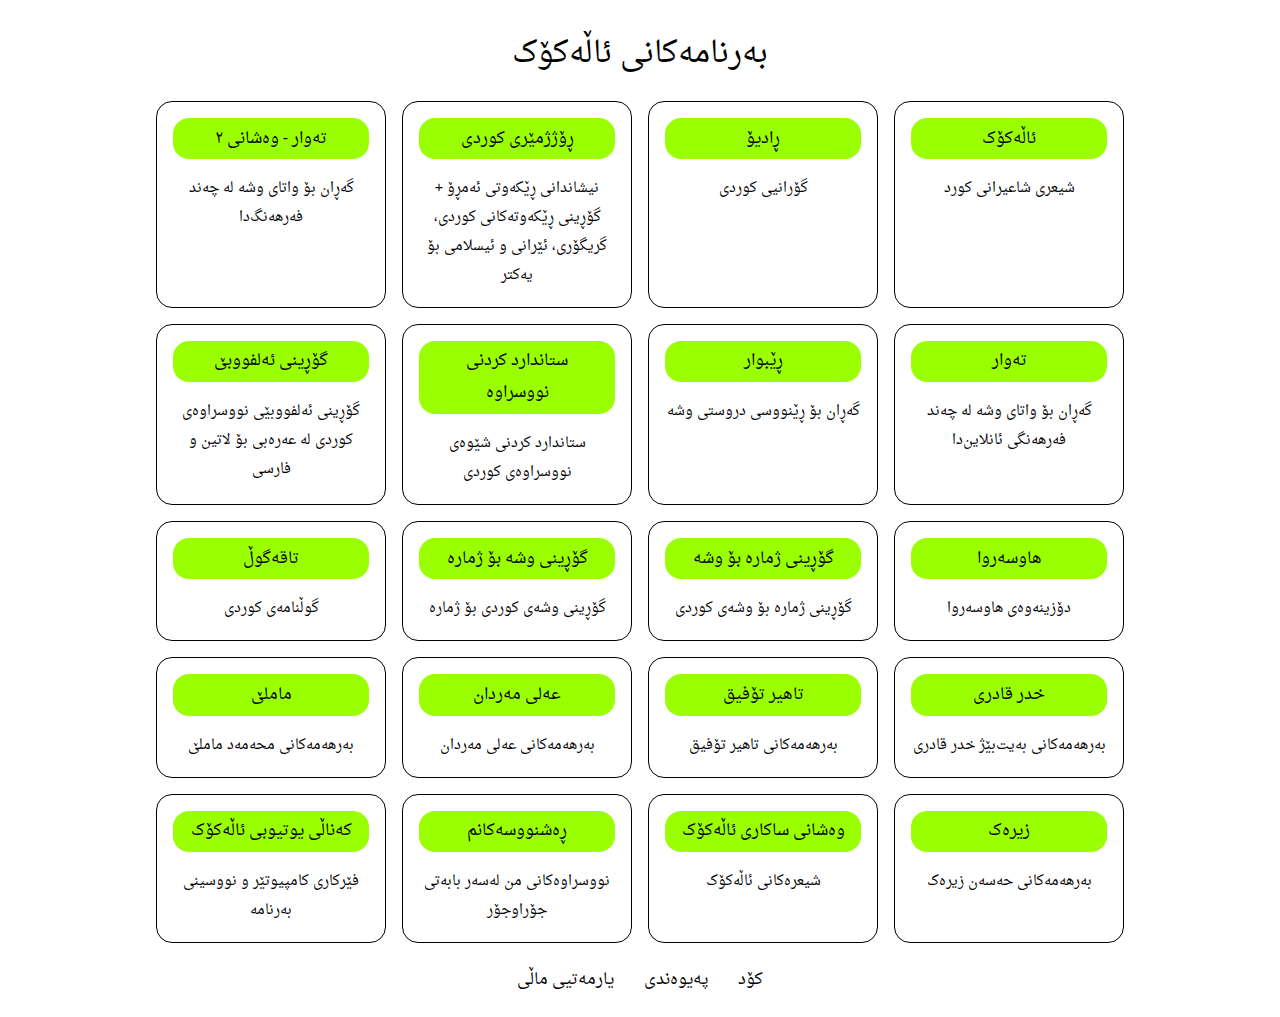
==== index.html @ 2b9d2d79 "src/frontend/style/images/1.png: Update logo src/frontend/style/images/2.png: Another version for Ap" ====
<!DOCTYPE html>
<html dir="rtl" lang="ckb">
	<head>
		<title>
			بەرنامەکانی ئاڵەکۆک
		</title>

		<!-- Metadata information -->
		<meta charset="utf-8">
		<meta name="viewport" content="width=device-width">
		<meta name="description" content="بەرنامەکانی ئاڵەکۆک بۆ کوردزمانەکان">
		<meta name="keywords" content="ئاڵەکۆک,بەرنامەی کوردی,کوردستان">

		<!-- Google webmaster tools verification -->
		<meta name="google-site-verification"
		      content="UVQsQ38WiVTYYDrHWsUzN417TDEYDatv6mci-exP0JM">

		<!-- Logo -->
		<meta content="src/frontend/style/images/1.png"
		      itemprop="image">
		<link rel="apple-touch-icon"
		      href="src/frontend/style/images/2.png">

		<!-- Manifest -->
		<link rel="manifest"
		      href="src/frontend/style/images/site.webmanifest">

		<!-- Source code repository -->
		<meta name="source-code"
		      content="https://github.com/allekok/allekok.github.io">

		<script>
	if('serviceWorker' in navigator)
		navigator.serviceWorker.register('/service-worker.js', {scope: '/'}); </script>
		<style>
@font-face {
	font-family:'kurd';
	font-display:swap;
	font-style:normal;
	font-weight:400;
	src:url('src/frontend/style/DroidNaskh-Regular.woff2') format('woff2');
}
:root {
	--back:#FFFFFF;
	--fore:#000000;
	--spec:#9AFF00;
	--dark:#00AA00;
}
* {
	box-sizing:border-box;
	font-family:'kurd', Arial;
	font-size:inherit;
}
h1, h2, p {
	font-weight:normal;
	margin:0;
}
html {
	font-size:13px;
	line-height:2;
}
body {
	background:var(--back);
	color:var(--fore);
	font-size:inherit;
	margin:0;
	text-align:center;
}
a {
	text-decoration:none;
	color:var(--fore);
}
header {
	padding:1.5rem 0 0;
}
header h1 {
	margin:0;
	font-size:1.9rem;
}
footer {
	margin-bottom:1rem;
}
nav {
	font-size:1rem;
}
nav a {
	display:inline-block;
	padding:.3rem;
	margin:0 .5rem;
}
nav a:hover {
	color:var(--dark);
}
#main {
	padding:1rem;
	max-width:1000px;
	margin:auto;
}
ul {
	list-style-type: none;
	margin:0;
	padding:0;
	display:grid;
	gap:1rem;
	grid-template-columns:repeat(auto-fit, minmax(200px, 1fr));
}
li {
	border:1px solid;
	border-radius:1rem;
	padding:1rem;
}
.tool-link:hover {
	opacity:.8;
}
.tool-title {
	background:var(--spec);
	border-radius:1rem;
	padding:.3rem 1rem;
	margin:auto;
}
.tool-desc {
	font-size:.9rem;
	padding-top:1rem;
}
::selection {
	background:var(--dark);
	color:var(--back);
}
::-webkit-scrollbar {
	width:.8rem;
	background:var(--back);
}
::-webkit-scrollbar-thumb {
	background:var(--dark);
	border-radius:1rem;
}
::-webkit-scrollbar-track {
	margin:.1rem 0;
}
@media only screen and (min-width:400px) {
	html {
		font-size:16px;
	}
}
</style>
	</head>
	<body>
		<header>
			<h1>بەرنامەکانی ئاڵەکۆک</h1>
		</header>
		<main id="main">
			<ul><li>
			<div class='tool'>
			<a class='tool-link' href='https://allekok.ir/'>
			<h2 class='tool-title'>
			ئاڵەکۆک
			</h2>
			</a>
			<p class='tool-desc'>
			شیعری شاعیرانی کورد
			</p>
			</div>
			</li><li>
			<div class='tool'>
			<a class='tool-link' href='https://allekok.github.io/radio/'>
			<h2 class='tool-title'>
			ڕادیۆ
			</h2>
			</a>
			<p class='tool-desc'>
			گۆرانیی کوردی
			</p>
			</div>
			</li><li>
			<div class='tool'>
			<a class='tool-link' href='https://allekok.ir/kurdish-calendar/site/'>
			<h2 class='tool-title'>
			ڕۆژژمێری کوردی
			</h2>
			</a>
			<p class='tool-desc'>
			نیشاندانی ڕێکەوتی ئەمڕۆ + گۆڕینی ڕێکەوتەکانی کوردی، گریگۆری، ئێرانی و ئیسلامی بۆ یەکتر
			</p>
			</div>
			</li><li>
			<div class='tool'>
			<a class='tool-link' href='https://allekok.ir/tewar/'>
			<h2 class='tool-title'>
			تەوار - وەشانی ٢
			</h2>
			</a>
			<p class='tool-desc'>
			گەڕان بۆ واتای وشە لە چەند فەرهەنگ‌دا
			</p>
			</div>
			</li><li>
			<div class='tool'>
			<a class='tool-link' href='https://allekok.ir/tewar-legacy/'>
			<h2 class='tool-title'>
			تەوار
			</h2>
			</a>
			<p class='tool-desc'>
			گەڕان بۆ واتای وشە لە چەند فەرهەنگی ئانلاین‌دا
			</p>
			</div>
			</li><li>
			<div class='tool'>
			<a class='tool-link' href='https://allekok.ir/rebwar/'>
			<h2 class='tool-title'>
			ڕێبوار
			</h2>
			</a>
			<p class='tool-desc'>
			گەڕان بۆ ڕێنووسی دروستی وشە
			</p>
			</div>
			</li><li>
			<div class='tool'>
			<a class='tool-link' href='https://allekok.github.io/normalize/'>
			<h2 class='tool-title'>
			ستاندارد کردنی نووسراوە
			</h2>
			</a>
			<p class='tool-desc'>
			ستاندارد کردنی شێوەی نووسراوەی کوردی
			</p>
			</div>
			</li><li>
			<div class='tool'>
			<a class='tool-link' href='https://allekok.github.io/kurdish-transliterator/'>
			<h2 class='tool-title'>
			گۆڕینی ئەلفووبێ
			</h2>
			</a>
			<p class='tool-desc'>
			گۆڕینی ئەلفووبێی نووسراوەی کوردی لە عەرەبی بۆ لاتین و فارسی
			</p>
			</div>
			</li><li>
			<div class='tool'>
			<a class='tool-link' href='https://allekok.ir/haw-serwa/'>
			<h2 class='tool-title'>
			هاوسەروا
			</h2>
			</a>
			<p class='tool-desc'>
			دۆزینەوەی هاوسەروا
			</p>
			</div>
			</li><li>
			<div class='tool'>
			<a class='tool-link' href='https://allekok.github.io/num-to-str/'>
			<h2 class='tool-title'>
			گۆڕینی ژمارە بۆ وشە
			</h2>
			</a>
			<p class='tool-desc'>
			گۆڕینی ژمارە بۆ وشەی کوردی
			</p>
			</div>
			</li><li>
			<div class='tool'>
			<a class='tool-link' href='https://allekok.github.io/str-to-num/'>
			<h2 class='tool-title'>
			گۆڕینی وشە بۆ ژمارە
			</h2>
			</a>
			<p class='tool-desc'>
			گۆڕینی وشەی کوردی بۆ ژمارە
			</p>
			</div>
			</li><li>
			<div class='tool'>
			<a class='tool-link' href='https://allekok.github.io/taqe-gull/#.'>
			<h2 class='tool-title'>
			تاقەگوڵ
			</h2>
			</a>
			<p class='tool-desc'>
			گوڵنامەی کوردی
			</p>
			</div>
			</li><li>
			<div class='tool'>
			<a class='tool-link' href='https://allekok.github.io/xdr-qadri/#.'>
			<h2 class='tool-title'>
			خدر قادری
			</h2>
			</a>
			<p class='tool-desc'>
			بەرهەمەکانی بەیت‌بێژ خدر قادری
			</p>
			</div>
			</li><li>
			<div class='tool'>
			<a class='tool-link' href='https://allekok.github.io/tahir-tofiq/#.'>
			<h2 class='tool-title'>
			تاهیر تۆفیق
			</h2>
			</a>
			<p class='tool-desc'>
			بەرهەمەکانی تاهیر تۆفیق
			</p>
			</div>
			</li><li>
			<div class='tool'>
			<a class='tool-link' href='https://allekok.github.io/eli-merdan/#.'>
			<h2 class='tool-title'>
			عەلی مەردان
			</h2>
			</a>
			<p class='tool-desc'>
			بەرهەمەکانی عەلی مەردان
			</p>
			</div>
			</li><li>
			<div class='tool'>
			<a class='tool-link' href='https://allekok.github.io/mamle/#.'>
			<h2 class='tool-title'>
			ماملێ
			</h2>
			</a>
			<p class='tool-desc'>
			بەرهەمەکانی محەمەد ماملێ
			</p>
			</div>
			</li><li>
			<div class='tool'>
			<a class='tool-link' href='https://allekok.github.io/zirek/#.'>
			<h2 class='tool-title'>
			زیرەک
			</h2>
			</a>
			<p class='tool-desc'>
			بەرهەمەکانی حەسەن زیرەک
			</p>
			</div>
			</li><li>
			<div class='tool'>
			<a class='tool-link' href='https://allekok.github.io/allekok-poems/'>
			<h2 class='tool-title'>
			وەشانی ساکاری ئاڵەکۆک
			</h2>
			</a>
			<p class='tool-desc'>
			شیعرەکانی ئاڵەکۆک
			</p>
			</div>
			</li><li>
			<div class='tool'>
			<a class='tool-link' href='https://allekok.github.io/drafts/'>
			<h2 class='tool-title'>
			ڕەشنووسەکانم
			</h2>
			</a>
			<p class='tool-desc'>
			نووسراوەکانی من لەسەر بابەتی جۆراوجۆر
			</p>
			</div>
			</li><li>
			<div class='tool'>
			<a class='tool-link' href='https://youtube.com/channel/UCmddsfgce634kv7Mve7jWhA'>
			<h2 class='tool-title'>
			کەناڵی یوتیوبی ئاڵەکۆک
			</h2>
			</a>
			<p class='tool-desc'>
			فێرکاری کامپیوتێر و نووسینی بەرنامە
			</p>
			</div>
			</li></ul>
		</main>
		<footer>
			<nav>
				<a href="https://github.com/allekok/allekok.github.io">
					کۆد
				</a>
				<a href="https://allekok.ir/docs/CONTACT">
					پەیوەندی
				</a>
				<a href="https://allekok.github.io/donate/">
					یارمەتیی ماڵی
				</a>
			</nav>
		</footer>
	</body>
</html>
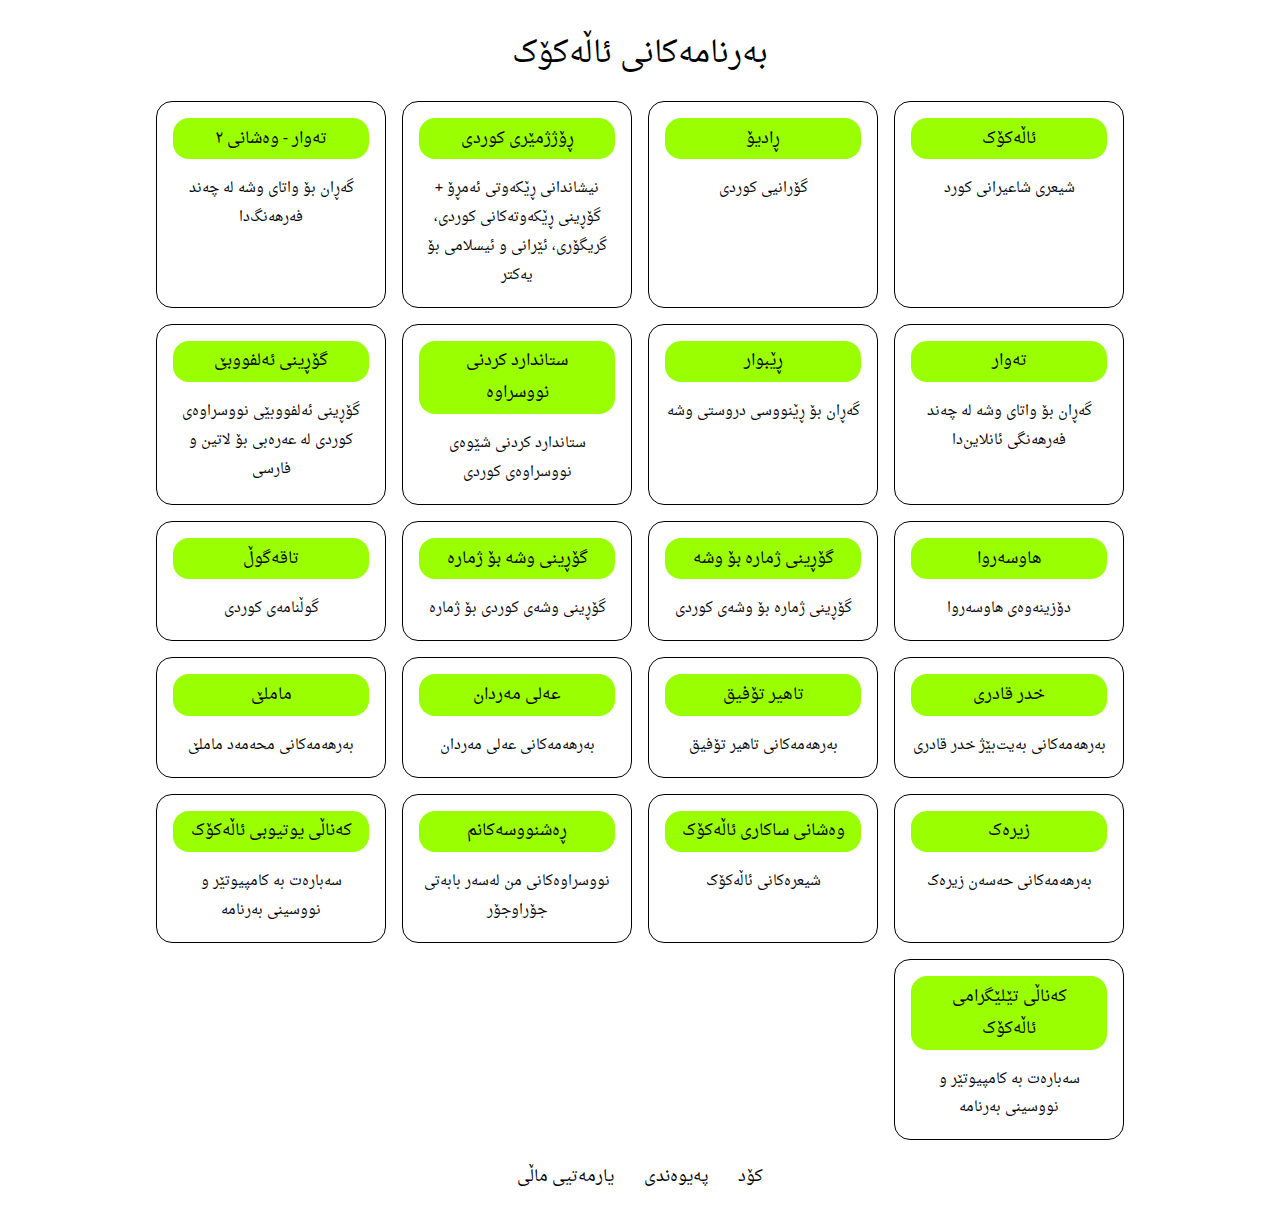
==== commit 58fd1713: "Adding Allekok's Telegram channel" ====
--- a/index.html
+++ b/index.html
@@ -16,6 +16,8 @@
 		      content="UVQsQ38WiVTYYDrHWsUzN417TDEYDatv6mci-exP0JM">
 
 		<!-- Logo -->
+		<link rel="shortcut icon"
+		      href="src/frontend/style/images/1.png">
 		<meta content="src/frontend/style/images/1.png"
 		      itemprop="image">
 		<link rel="apple-touch-icon"
@@ -366,7 +368,18 @@
 			</h2>
 			</a>
 			<p class='tool-desc'>
-			فێرکاری کامپیوتێر و نووسینی بەرنامە
+			سەبارەت بە کامپیوتێر و نووسینی بەرنامە
+			</p>
+			</div>
+			</li><li>
+			<div class='tool'>
+			<a class='tool-link' href='https://t.me/allekok_channel'>
+			<h2 class='tool-title'>
+			کەناڵی تێلێگرامی ئاڵەکۆک
+			</h2>
+			</a>
+			<p class='tool-desc'>
+			سەبارەت بە کامپیوتێر و نووسینی بەرنامە
 			</p>
 			</div>
 			</li></ul>
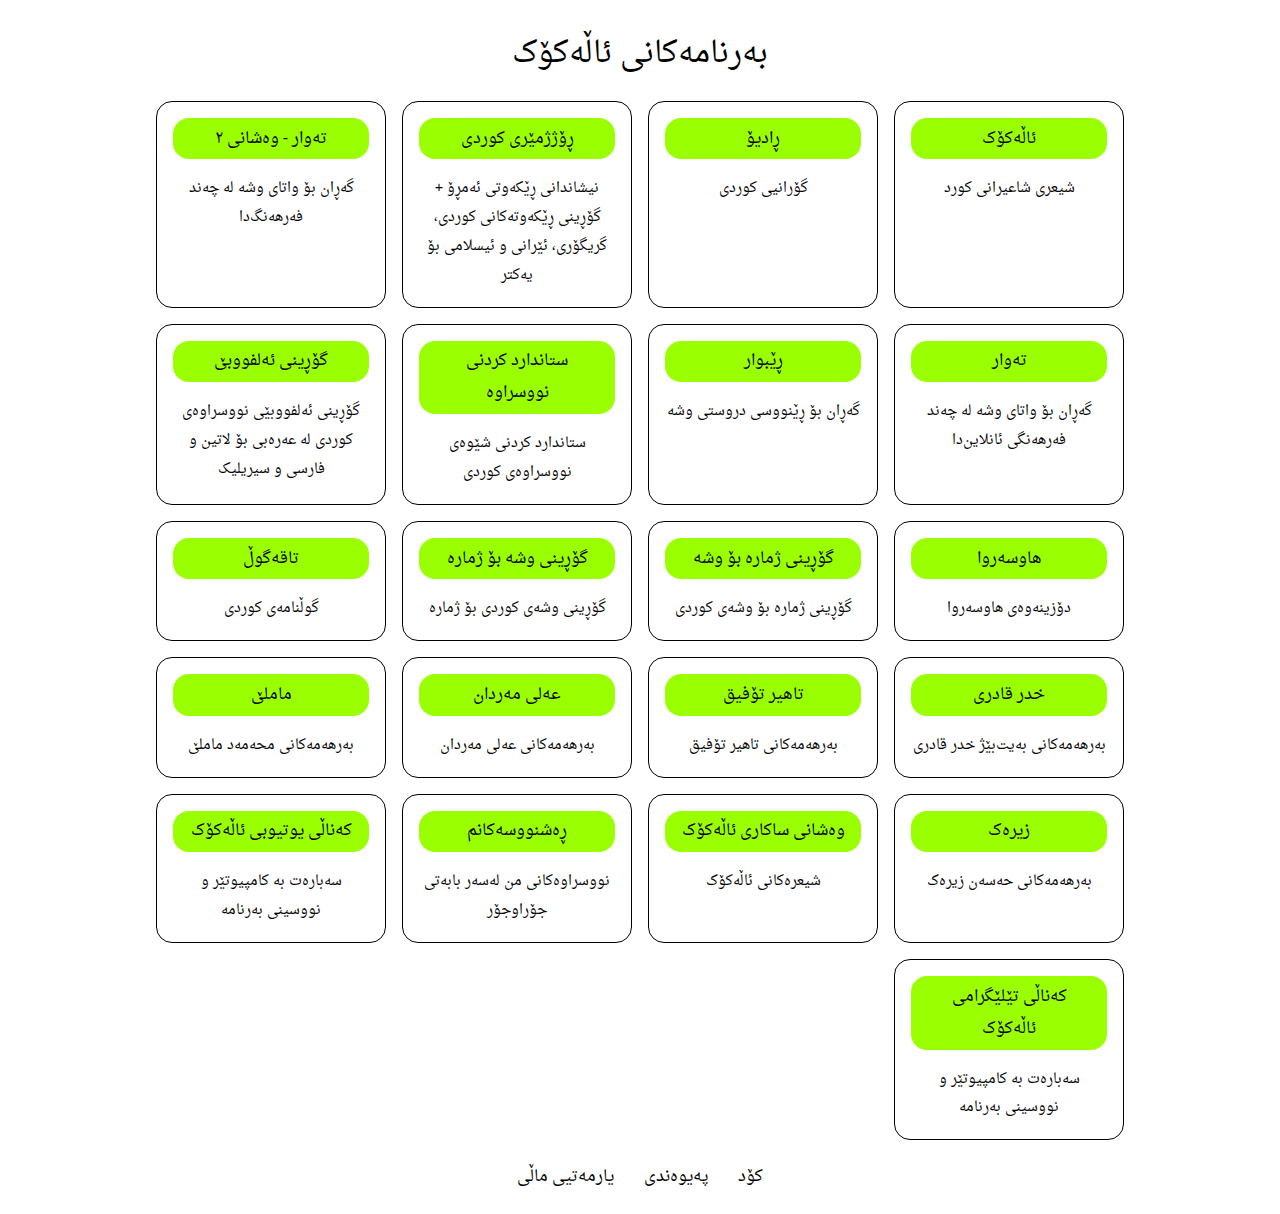
==== commit c023e070: "src/make-sample.php: Update description of "kurdish-transliterator"" ====
--- a/index.html
+++ b/index.html
@@ -8,7 +8,7 @@
 		<!-- Metadata information -->
 		<meta charset="utf-8">
 		<meta name="viewport" content="width=device-width">
-		<meta name="description" content="بەرنامەکانی ئاڵەکۆک بۆ کوردزمانەکان">
+		<meta name="description" content="بەرنامەکانی ئاڵەکۆک بۆ کوردزمانان">
 		<meta name="keywords" content="ئاڵەکۆک,بەرنامەی کوردی,کوردستان">
 
 		<!-- Google webmaster tools verification -->
@@ -21,7 +21,7 @@
 		<meta content="src/frontend/style/images/1.png"
 		      itemprop="image">
 		<link rel="apple-touch-icon"
-		      href="src/frontend/style/images/2.png">
+		      href="src/frontend/style/images/1.png">
 
 		<!-- Manifest -->
 		<link rel="manifest"
@@ -144,6 +144,17 @@
 		font-size:16px;
 	}
 }
+@media (prefers-color-scheme:dark) {
+	:root {
+		--back:#000000;
+		--fore:#FFFFFF;
+		--spec:#AAFF00;
+		--dark:#00EE00;
+	}
+	.tool-title {
+		color:var(--back);
+	}
+}
 </style>
 	</head>
 	<body>
@@ -236,7 +247,7 @@
 			</h2>
 			</a>
 			<p class='tool-desc'>
-			گۆڕینی ئەلفووبێی نووسراوەی کوردی لە عەرەبی بۆ لاتین و فارسی
+			گۆڕینی ئەلفووبێی نووسراوەی کوردی لە عەرەبی بۆ لاتین و فارسی و سیریلیک
 			</p>
 			</div>
 			</li><li>
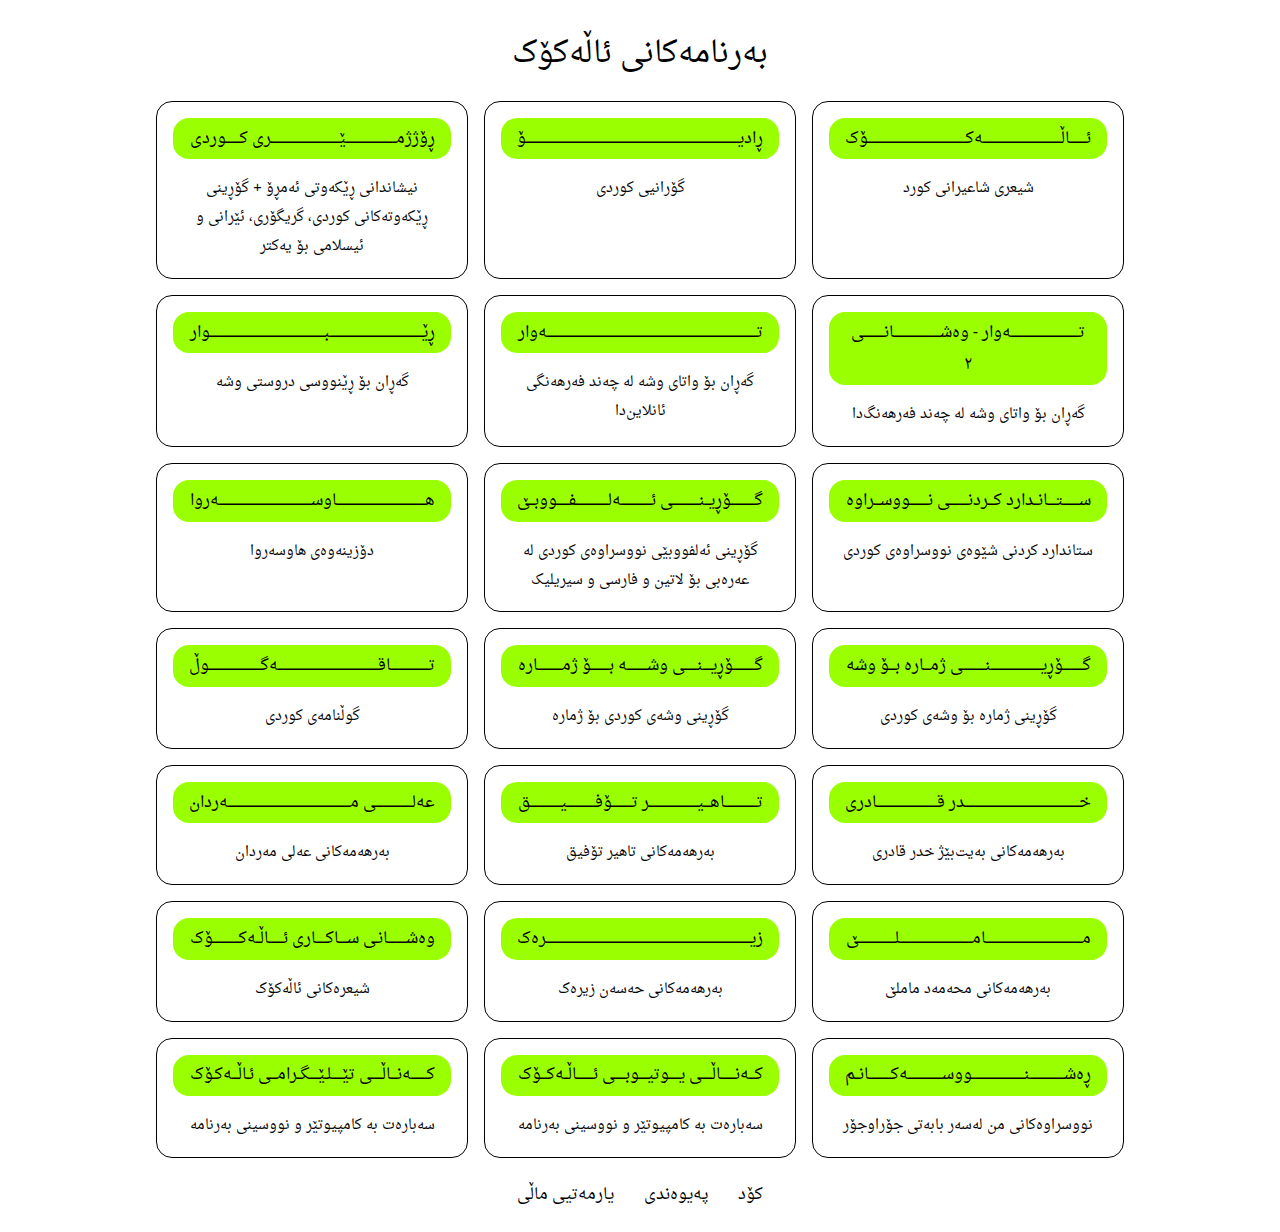
==== commit 5e859b39: "[src/frontend/script/justify.js] Justify Titles. [LICENSE] 2024 Updated." ====
--- a/index.html
+++ b/index.html
@@ -58,7 +58,7 @@
 	margin:0;
 }
 html {
-	font-size:13px;
+	font-size:16px;
 	line-height:2;
 }
 body {
@@ -104,21 +104,21 @@
 	padding:0;
 	display:grid;
 	gap:1rem;
-	grid-template-columns:repeat(auto-fit, minmax(200px, 1fr));
+	grid-template-columns:repeat(auto-fit, minmax(300px, 1fr));
 }
 li {
 	border:1px solid;
 	border-radius:1rem;
 	padding:1rem;
 }
-.tool-link:hover {
-	opacity:.8;
-}
-.tool-title {
+.tool-link {
+	display:block;
 	background:var(--spec);
 	border-radius:1rem;
 	padding:.3rem 1rem;
-	margin:auto;
+}
+.tool-link:hover {
+	opacity:.8;
 }
 .tool-desc {
 	font-size:.9rem;
@@ -138,11 +138,6 @@
 }
 ::-webkit-scrollbar-track {
 	margin:.1rem 0;
-}
-@media only screen and (min-width:400px) {
-	html {
-		font-size:16px;
-	}
 }
 @media (prefers-color-scheme:dark) {
 	:root {
@@ -409,4 +404,5 @@
 			</nav>
 		</footer>
 	</body>
+	<script src="src/frontend/script/justify.js" defer></script>
 </html>
